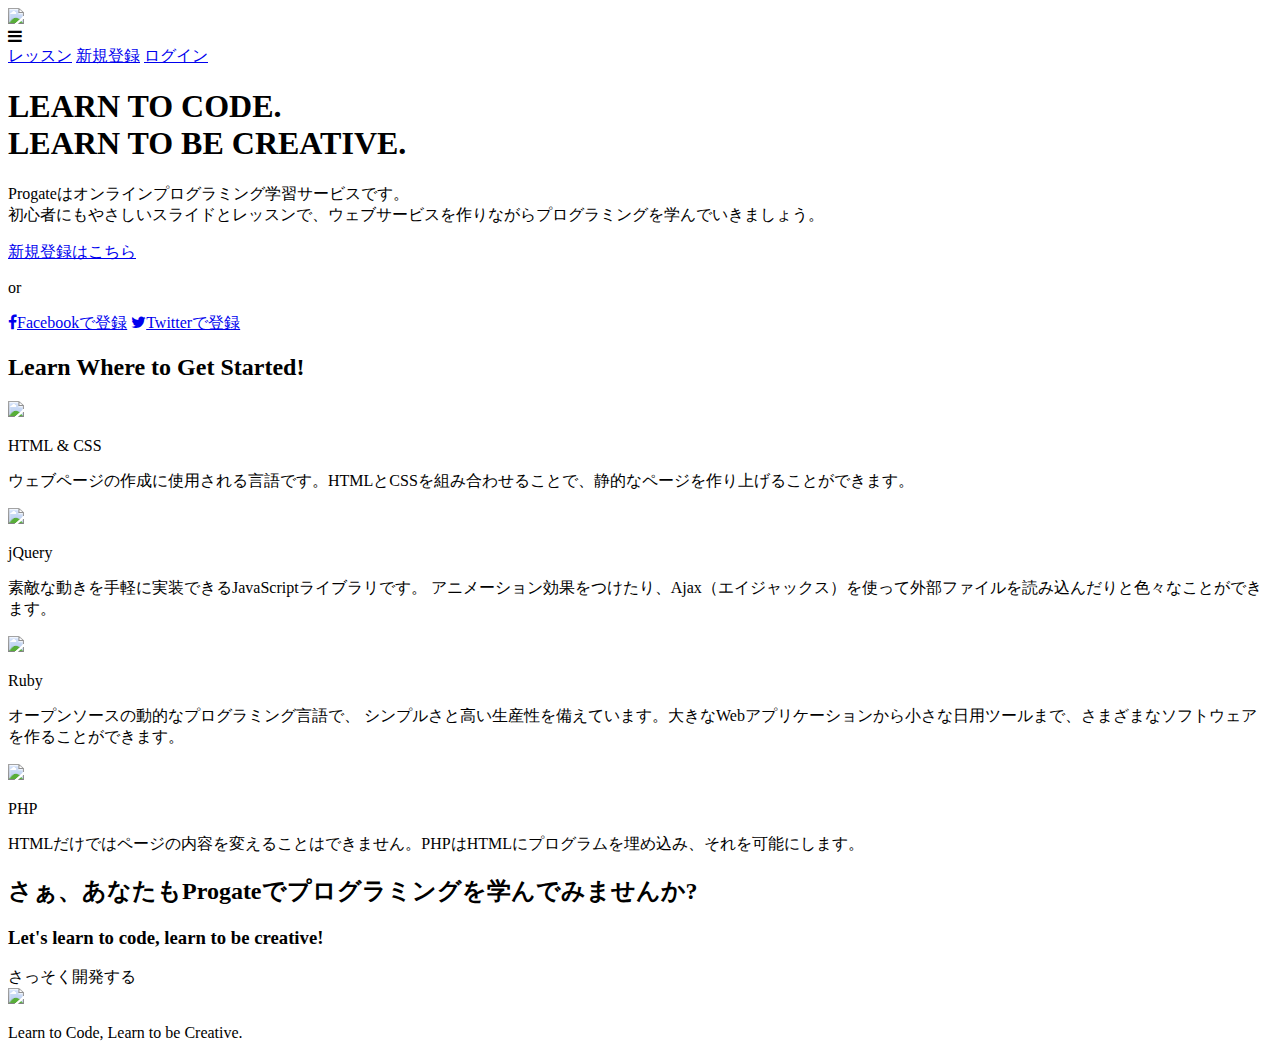
==== index.html @ 3b5e1b0c "Create index.html" ====
<!DOCTYPE html>
<html>
<head>
  <meta charset="utf-8">
  <meta name="viewport" content="width=device-width, initial-scale=1.0">
  <title>Progate</title>
  <link href="https://maxcdn.bootstrapcdn.com/font-awesome/4.7.0/css/font-awesome.min.css" rel="stylesheet" integrity="sha384-wvfXpqpZZVQGK6TAh5PVlGOfQNHSoD2xbE+QkPxCAFlNEevoEH3Sl0sibVcOQVnN" crossorigin="anonymous">
  <link rel="stylesheet" type="text/css" href="stylesheet.css">
</head>
<body>
  <header>
    <div class="container">
      <div class="header-left">
        <img class="logo" src="https://prog-8.com/images/html/advanced/main_logo.png">
      </div>
      <span class="fa fa-bars menu-icon"></span>
      <div class="header-right">
        <a href="#">レッスン</a>
        <a href="#">新規登録</a>
        <a href="#" class="login">ログイン</a>
      </div>
    </div>
  </header>
  <div class="top-wrapper">
    <div class="container">
      <h1>LEARN TO CODE.<br>LEARN TO BE CREATIVE.</h1>
      <p>Progateはオンラインプログラミング学習サービスです。<br>初心者にもやさしいスライドとレッスンで、ウェブサービスを作りながらプログラミングを学んでいきましょう。</p>
      <div class="btn-wrapper">
        <a href="#" class="btn signup">新規登録はこちら</a>
        <p>or</p>
        <a href="#" class="btn facebook"><span class="fa fa-facebook"></span>Facebookで登録</a>
        <a href="#" class="btn twitter"><span class="fa fa-twitter"></span>Twitterで登録</a>
      </div>
    </div>
  </div>
  <div class="lesson-wrapper">
    <div class="container">
      <div class="heading">
        <h2>Learn Where to Get Started!</h2>
      </div>
      <div class="lessons">
        <div class="lesson">
          <div class="lesson-icon">
            <img src="https://prog-8.com/images/html/advanced/html.png">
            <p>HTML & CSS</p>
          </div>
          <p class="text-contents">ウェブページの作成に使用される言語です。HTMLとCSSを組み合わせることで、静的なページを作り上げることができます。</p>
        </div>
        <div class="lesson">
          <div class="lesson-icon">
            <img src="https://prog-8.com/images/html/advanced/jQuery.png">
            <p>jQuery</p>
          </div>
          <p class="text-contents">素敵な動きを手軽に実装できるJavaScriptライブラリです。 アニメーション効果をつけたり、Ajax（エイジャックス）を使って外部ファイルを読み込んだりと色々なことができます。</p>
        </div>
        <div class="lesson">
          <div class="lesson-icon">
            <img src="https://prog-8.com/images/html/advanced/ruby.png">
            <p>Ruby</p>
          </div>
          <p class="text-contents">オープンソースの動的なプログラミング言語で、 シンプルさと高い生産性を備えています。大きなWebアプリケーションから小さな日用ツールまで、さまざまなソフトウェアを作ることができます。</p>
        </div>
        <div class="lesson">
          <div class="lesson-icon">
            <img src="https://prog-8.com/images/html/advanced/php.png">
            <p>PHP</p>
          </div>
          <p class="text-contents">HTMLだけではページの内容を変えることはできません。PHPはHTMLにプログラムを埋め込み、それを可能にします。</p>
        </div>
      </div>
      <div class="clear"></div>
    </div>
  </div>
  <div class="message-wrapper">
    <div class="container">
      <div class="heading">
        <h2>さぁ、あなたもProgateでプログラミングを学んでみませんか?</h2>
        <h3>Let's learn to code, learn to be creative!</h3>
      </div>
      <span class="btn message">さっそく開発する</span>
    </div>
  </div>
  <footer>
    <div class="container">
      <img src="https://prog-8.com/images/html/advanced/footer_logo.png">
      <p>Learn to Code, Learn to be Creative.</p>
    </div>
  </footer>
</body>
</html>
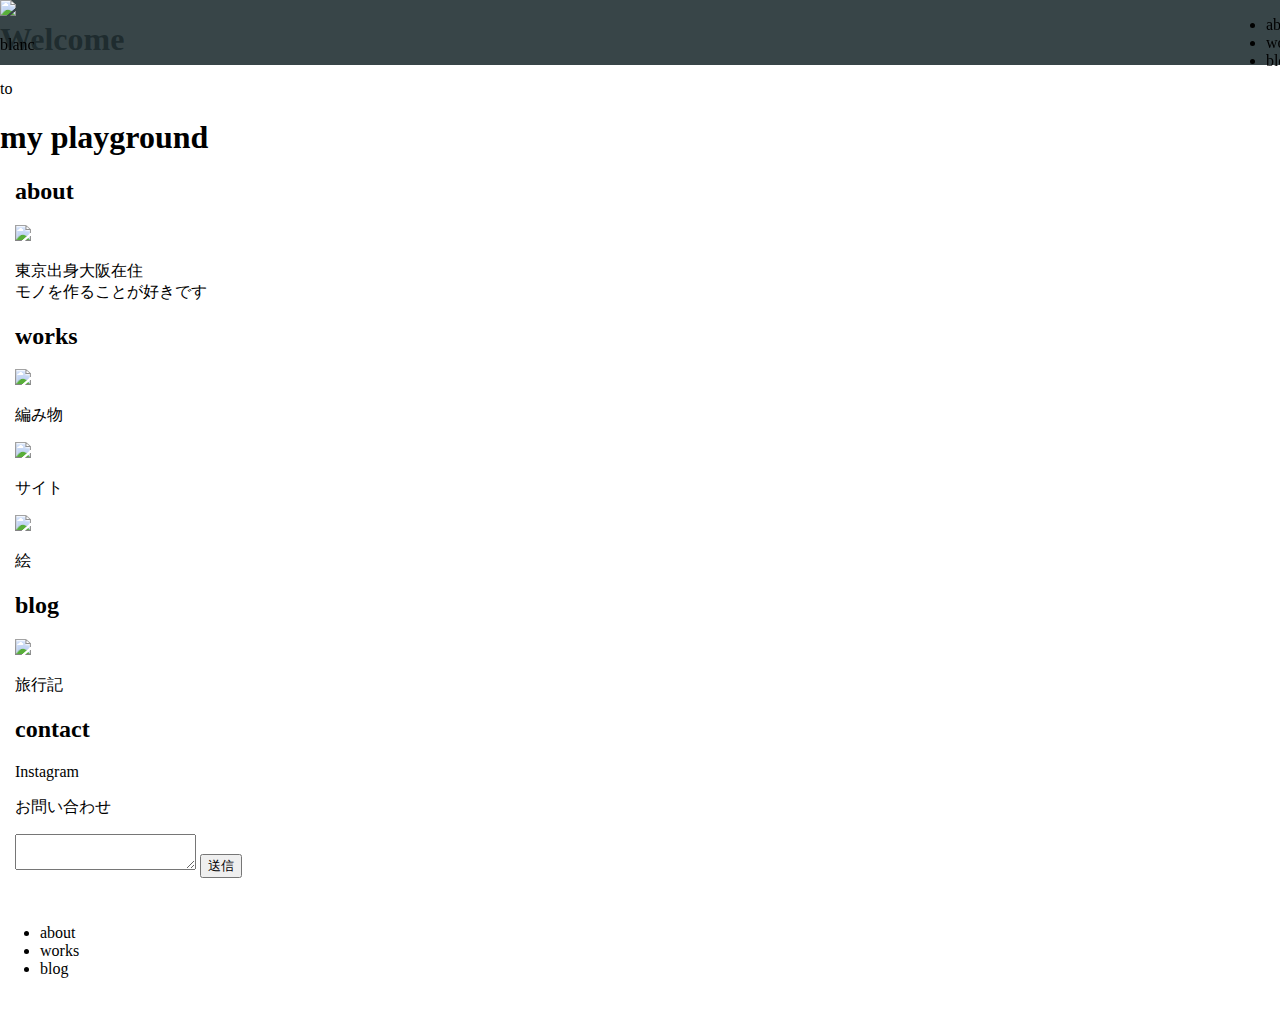
==== commit 3aa529ea: "Update index.html" ====
--- a/index.html
+++ b/index.html
@@ -3,88 +3,84 @@
 <head>
   <meta charset="utf-8">
   <meta name="viewport" content="width=device-width, initial-scale=1.0">
-  <title>Progate</title>
+  <title>Profile</title>
+  <meta name="description" content="モノを作る人の個人サイト">
+  <link rel ="icon" type="image/jpg" href="Gmail/IMG_20210112_194950_905.jpg">
   <link href="https://maxcdn.bootstrapcdn.com/font-awesome/4.7.0/css/font-awesome.min.css" rel="stylesheet" integrity="sha384-wvfXpqpZZVQGK6TAh5PVlGOfQNHSoD2xbE+QkPxCAFlNEevoEH3Sl0sibVcOQVnN" crossorigin="anonymous">
   <link rel="stylesheet" type="text/css" href="stylesheet.css">
 </head>
-<body>
-  <header>
-    <div class="container">
+
+  <body>
+    <header>
       <div class="header-left">
-        <img class="logo" src="https://prog-8.com/images/html/advanced/main_logo.png">
+        <img class="img-icon" src="Gmail/IMG_20210112_194950_905.jpg">
+        <p>blanc</p>
       </div>
-      <span class="fa fa-bars menu-icon"></span>
       <div class="header-right">
-        <a href="#">レッスン</a>
-        <a href="#">新規登録</a>
-        <a href="#" class="login">ログイン</a>
+        <ul>
+          <li>about</li>
+          <li>works</li>
+          <li>blog</li>
+        </ul>
       </div>
-    </div>
-  </header>
-  <div class="top-wrapper">
-    <div class="container">
-      <h1>LEARN TO CODE.<br>LEARN TO BE CREATIVE.</h1>
-      <p>Progateはオンラインプログラミング学習サービスです。<br>初心者にもやさしいスライドとレッスンで、ウェブサービスを作りながらプログラミングを学んでいきましょう。</p>
-      <div class="btn-wrapper">
-        <a href="#" class="btn signup">新規登録はこちら</a>
-        <p>or</p>
-        <a href="#" class="btn facebook"><span class="fa fa-facebook"></span>Facebookで登録</a>
-        <a href="#" class="btn twitter"><span class="fa fa-twitter"></span>Twitterで登録</a>
-      </div>
-    </div>
-  </div>
-  <div class="lesson-wrapper">
-    <div class="container">
-      <div class="heading">
-        <h2>Learn Where to Get Started!</h2>
-      </div>
-      <div class="lessons">
-        <div class="lesson">
-          <div class="lesson-icon">
-            <img src="https://prog-8.com/images/html/advanced/html.png">
-            <p>HTML & CSS</p>
-          </div>
-          <p class="text-contents">ウェブページの作成に使用される言語です。HTMLとCSSを組み合わせることで、静的なページを作り上げることができます。</p>
-        </div>
-        <div class="lesson">
-          <div class="lesson-icon">
-            <img src="https://prog-8.com/images/html/advanced/jQuery.png">
-            <p>jQuery</p>
-          </div>
-          <p class="text-contents">素敵な動きを手軽に実装できるJavaScriptライブラリです。 アニメーション効果をつけたり、Ajax（エイジャックス）を使って外部ファイルを読み込んだりと色々なことができます。</p>
-        </div>
-        <div class="lesson">
-          <div class="lesson-icon">
-            <img src="https://prog-8.com/images/html/advanced/ruby.png">
-            <p>Ruby</p>
-          </div>
-          <p class="text-contents">オープンソースの動的なプログラミング言語で、 シンプルさと高い生産性を備えています。大きなWebアプリケーションから小さな日用ツールまで、さまざまなソフトウェアを作ることができます。</p>
-        </div>
-        <div class="lesson">
-          <div class="lesson-icon">
-            <img src="https://prog-8.com/images/html/advanced/php.png">
-            <p>PHP</p>
-          </div>
-          <p class="text-contents">HTMLだけではページの内容を変えることはできません。PHPはHTMLにプログラムを埋め込み、それを可能にします。</p>
+    </header>
+    
+    <main>
+      <div class="top">
+        <div class="top-text">
+          <h1>Welcome</h1>
+          <p>to</p>
+          <h1>my playground</h1>
         </div>
       </div>
-      <div class="clear"></div>
-    </div>
-  </div>
-  <div class="message-wrapper">
-    <div class="container">
-      <div class="heading">
-        <h2>さぁ、あなたもProgateでプログラミングを学んでみませんか?</h2>
-        <h3>Let's learn to code, learn to be creative!</h3>
+
+      <div class="contents">
+        <div class="container about">
+          <h2>about</h2>
+          <div class="about-contents">
+            <img class="about-icon" src="Gmail/IMG_20210112_194950_905.jpg">
+            <p>東京出身大阪在住<br>モノを作ることが好きです</p>
+          </div>
+        </div>
+        <div class="container works">
+          <h2>works</h2>
+          <div class="works-contents">
+            <div class="content">
+              <img src="Gmail/20210924_201441.jpg">
+              <p>編み物</p>
+            </div>
+            <div class="content">
+              <img src="Gmail/IMG_20210112_194950_905.jpg">
+              <p>サイト</p>
+            </div>
+            <div class="content">
+              <img src="try1.images/icon1.svg">
+              <p>絵</p>
+            </div>
+          </div>
+        </div>
+        <div class="container blog">
+          <h2>blog</h2>
+          <img src="pics/IMG_9511.JPG" class="blog-img">
+          <p>旅行記</p>
+        </div>
+        <div class="container contact">
+          <h2>contact</h2>
+          <div class="instagram" >Instagram</div>
+          <p>お問い合わせ</p>
+          <textarea></textarea>
+          <input type="submit" value="送信">
+        </div>
       </div>
-      <span class="btn message">さっそく開発する</span>
-    </div>
-  </div>
-  <footer>
-    <div class="container">
-      <img src="https://prog-8.com/images/html/advanced/footer_logo.png">
-      <p>Learn to Code, Learn to be Creative.</p>
-    </div>
-  </footer>
-</body>
+    </main>
+    <footer>
+      <div class="footer-left">
+        <ul>
+          <li>about</li>
+          <li>works</li>
+          <li>blog</li>
+        </ul>
+      </div>
+    </footer>
+  </body>
 </html>
--- a/stylesheet.css
+++ b/stylesheet.css
@@ -0,0 +1,271 @@
+* {
+  box-sizing: border-box;
+}
+
+body {
+  margin: 0;
+  font-family: "Hiragino Kaku Gothic ProN";
+}
+
+a {
+  text-decoration: none;
+}
+
+.container {
+  width: 100%;
+  padding: 0 15px;
+  margin: 0 auto;
+}
+
+.top-wrapper {
+  padding: 180px 0 100px 0;
+  background-image: url(top.png);
+  background-size: cover;
+  color: white;
+  text-align: center;
+}
+
+.top-wrapper h1 {
+  opacity: 0.7;
+  font-size: 45px;
+  letter-spacing: 5px;
+}
+
+.top-wrapper p {
+  opacity: 0.7;
+  font-size: 16px;
+  margin-bottom: 40px;
+}
+
+.btn-wrapper {
+  text-align: center;
+}
+
+.btn-wrapper p {
+  margin-bottom: 20px;
+}
+
+.signup {
+  background-color: #239b76;
+}
+
+.facebook {
+  background-color: #3b5998;
+  margin-right: 10px;
+}
+
+.twitter {
+  background-color: #55acee;
+}
+
+.btn {
+  padding: 8px 24px;
+  color: white;
+  display: inline-block;
+  opacity: 0.8;
+  border-radius: 4px;
+  text-align: center;
+}
+
+.btn:hover {
+  opacity: 1;
+}
+
+.fa {
+  margin-right: 5px;
+}
+
+header {
+  height: 65px;
+  width: 100%;
+  background-color: rgba(34,49,52,0.9);
+  position :fixed;
+  top: 0;
+  z-index: 10;
+}
+
+.logo {
+  width: 124px;
+  margin-top: 20px;
+}
+
+.header-left {
+  float: left;
+}
+
+.header-right {
+  float: right;
+  margin-right: -25px;
+}
+
+.header-right a {
+  line-height: 65px;
+  padding: 0 25px;
+  color: white;
+  display: block;
+  float: left;
+  transition: all 0.5s;
+}
+
+.header-right a:hover {
+  background-color: rgba(255,255,255,0.3);
+}
+
+.lesson-wrapper {
+  height: 580px;
+  padding-bottom: 80px;
+  padding-left: 5%;
+  padding-right: 5%;
+  background-color: #f7f7f7;
+  text-align: center;
+}
+
+.heading {
+  padding-top: 80px;
+  padding-bottom: 50px;
+  color: #5f5d60;
+}
+
+.heading h2 {
+  font-weight: normal;
+}
+
+.lesson {
+  float: left;
+  width: 25%;
+}
+
+.lesson-icon {
+  position: relative;
+}
+
+.lesson-icon p {
+  position: absolute;
+  top: 37%;
+  width: 100%;
+  color: white;
+}
+
+.text-contents {
+  width: 80%;
+  display: inline-block;
+  margin-top: 15px;
+  font-size: 13px;
+  color: #b3aeb5;
+}
+
+.heading h3 {
+  font-weight: normal;
+}
+
+.message-wrapper {
+  border-bottom: 1px solid #eee;
+  padding-bottom: 80px;
+  text-align: center;
+}
+
+.message {
+  padding: 15px 40px;
+  background-color: #5dca88;
+  cursor: pointer;
+  box-shadow: 0px 7px #1a7940;
+}
+
+.message:active {
+  position: relative;
+  top: 7px;
+  box-shadow: none;
+}
+
+footer img {
+  width: 125px;
+}
+
+footer p {
+  color: #b3aeb5;
+  font-size: 12px;
+}
+
+footer {
+  padding-top: 30px;
+  padding-bottom: 20px;
+}
+
+.menu-icon {
+  color: white;
+  float: right;
+  font-size: 25px;
+  padding: 21px 0;
+  display: none;
+}
+
+.clear {
+  clear: left;
+}
+
+@media all and (max-width: 1000px) {
+  .lesson {
+    width: 50%;
+    margin-bottom: 50px;
+  }
+
+  .lesson-wrapper {
+    height: 990px;
+  }
+
+  footer {
+    text-align: center;
+  }
+}
+
+@media all and (max-width: 750px) {
+  .top-wrapper h1 {
+    font-size: 32px;
+  }
+
+  .heading h2 {
+    font-size: 20px;
+  }
+}
+
+@media all and (max-width: 670px) {
+  .header-right {
+    display: none;
+  }
+
+  .menu-icon {
+    display: block;
+  }
+
+  .top-wrapper .btn {
+    width: 100%;
+  }
+
+  .twitter {
+    margin-top: 10px;
+  }
+
+  .top-wrapper {
+    text-align: left;
+  }
+
+  .top-wrapper h1 {
+    font-size: 24px;
+  }
+
+  .top-wrapper p {
+    font-size: 14px;
+  }
+
+  .lesson {
+    width: 100%;
+  }
+
+  .lesson-wrapper {
+    height: 1700px;
+  }
+
+  .message-wrapper .btn {
+    width: 100%;
+  }
+}
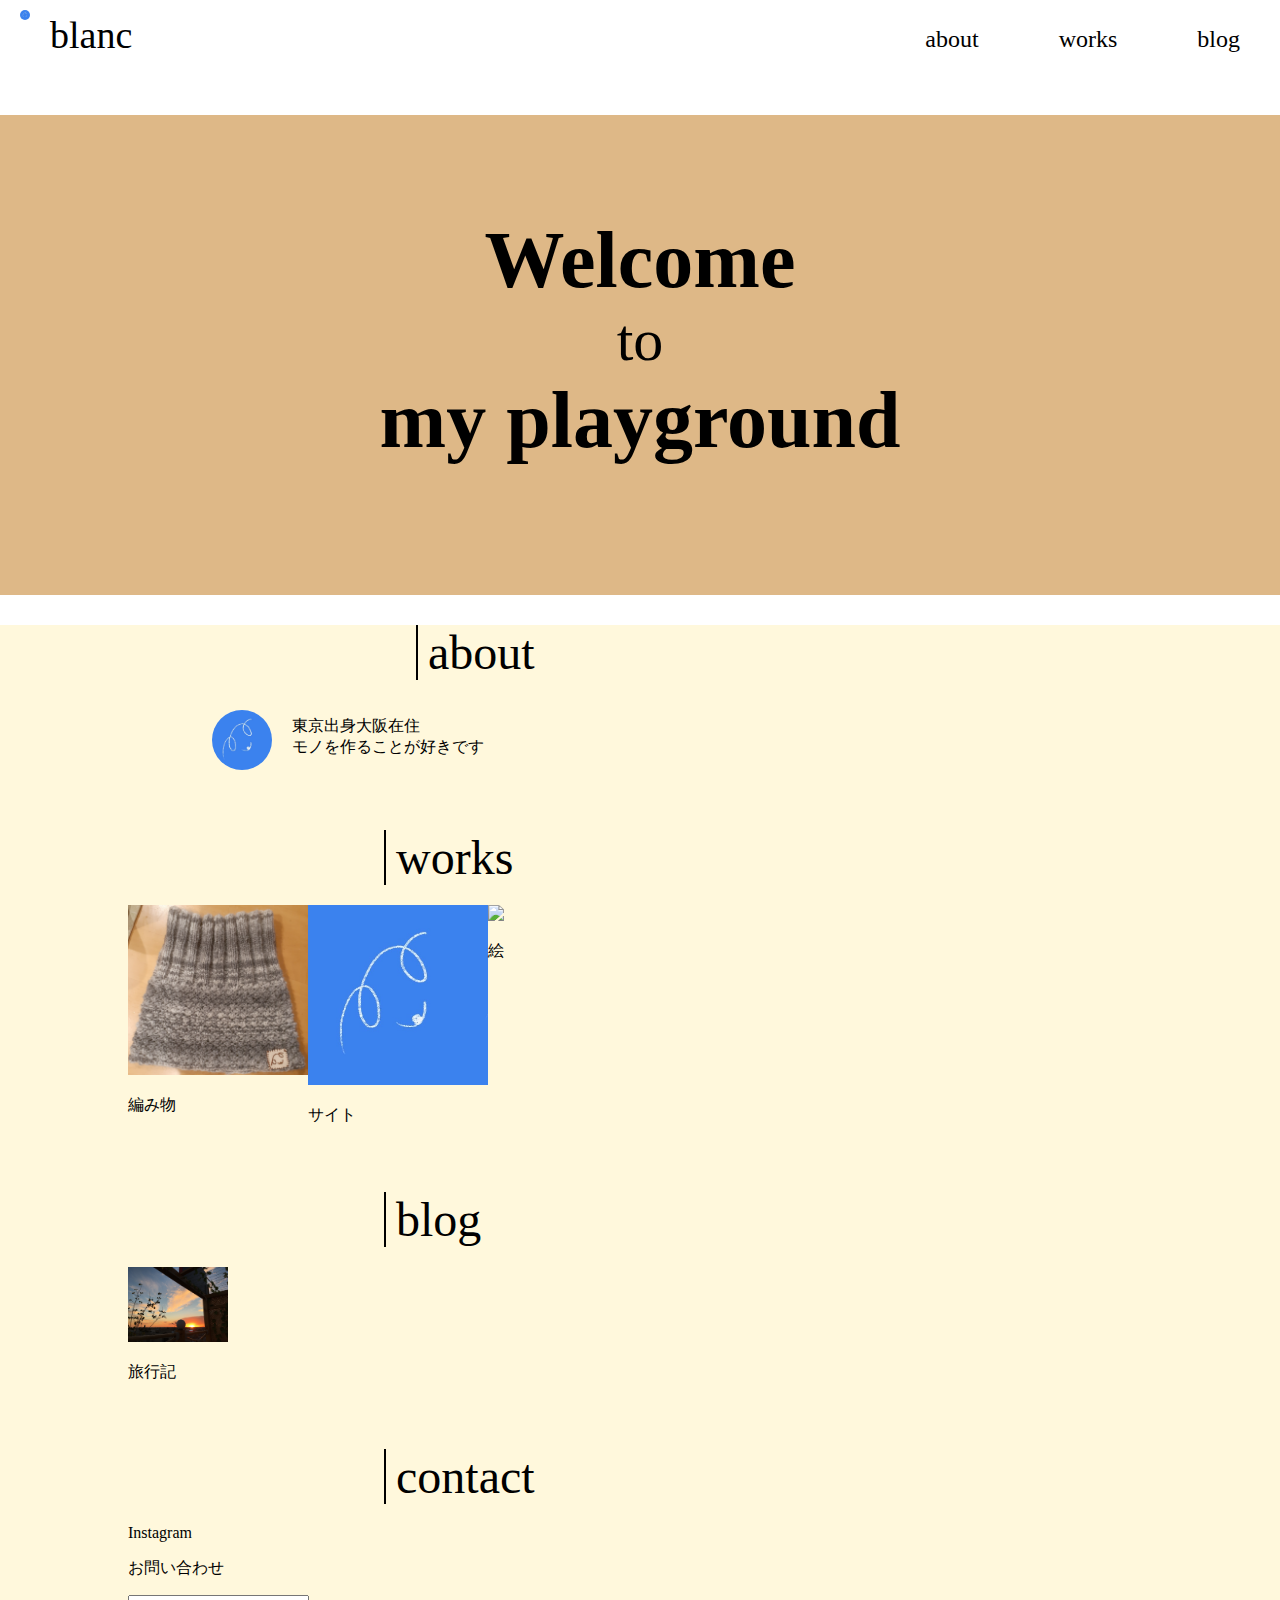
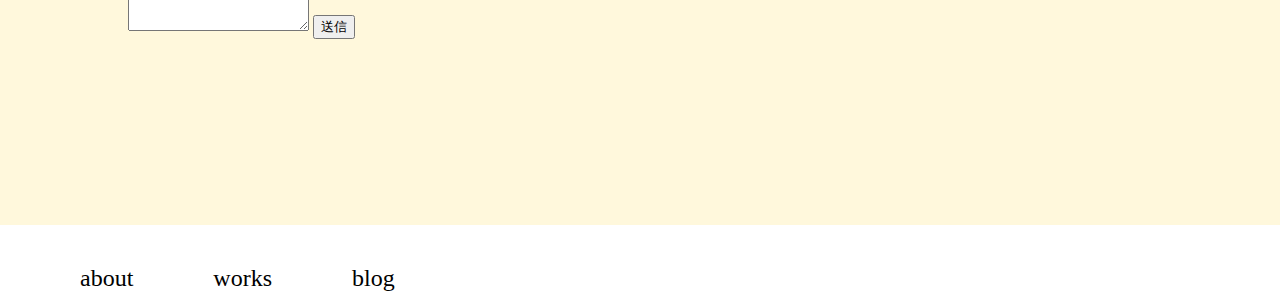
==== commit bcd5b120: "Update index.html" ====
--- a/index.html
+++ b/index.html
@@ -54,7 +54,7 @@
               <p>サイト</p>
             </div>
             <div class="content">
-              <img src="try1.images/icon1.svg">
+              <img src="try1.images/icon1.png">
               <p>絵</p>
             </div>
           </div>
--- a/stylesheet.css
+++ b/stylesheet.css
@@ -11,261 +11,117 @@
   text-decoration: none;
 }
 
-.container {
-  width: 100%;
-  padding: 0 15px;
-  margin: 0 auto;
+li {
+  list-style: none;
 }
 
-.top-wrapper {
-  padding: 180px 0 100px 0;
-  background-image: url(top.png);
-  background-size: cover;
-  color: white;
-  text-align: center;
+header{
+  width: 100%;
+  height: 65px;
+  /* background-color: blueviolet; */
+  margin: 0 auto;
+  
 }
 
-.top-wrapper h1 {
-  opacity: 0.7;
-  font-size: 45px;
-  letter-spacing: 5px;
+/* .header-left{
+  float: left;
+} */
+.header-left p {
+  float: left;
+  font-size: 38px;
+  line-height: 38px;
+  margin: 16px 0; 
+  
 }
 
-.top-wrapper p {
-  opacity: 0.7;
-  font-size: 16px;
-  margin-bottom: 40px;
-}
-
-.btn-wrapper {
-  text-align: center;
-}
-
-.btn-wrapper p {
-  margin-bottom: 20px;
-}
-
-.signup {
-  background-color: #239b76;
-}
-
-.facebook {
-  background-color: #3b5998;
-  margin-right: 10px;
-}
-
-.twitter {
-  background-color: #55acee;
-}
-
-.btn {
-  padding: 8px 24px;
-  color: white;
-  display: inline-block;
-  opacity: 0.8;
-  border-radius: 4px;
-  text-align: center;
-}
-
-.btn:hover {
-  opacity: 1;
-}
-
-.fa {
-  margin-right: 5px;
-}
-
-header {
-  height: 65px;
-  width: 100%;
-  background-color: rgba(34,49,52,0.9);
-  position :fixed;
-  top: 0;
-  z-index: 10;
-}
-
-.logo {
-  width: 124px;
-  margin-top: 20px;
-}
-
-.header-left {
+.img-icon {
+  width:50px;
+  border-radius: 50%;
   float: left;
+  padding: 10px 20px;
 }
 
 .header-right {
   float: right;
-  margin-right: -25px;
+}
+.header-right li {
+  float: left;
+  padding: 10px 40px;
+  font-size: 24px;
 }
 
-.header-right a {
-  line-height: 65px;
-  padding: 0 25px;
-  color: white;
-  display: block;
-  float: left;
-  transition: all 0.5s;
+.top {
+  background-color: burlywood;
+  width: 100%;
+  height: 480px;
+  margin-top:  50px;
 }
 
-.header-right a:hover {
-  background-color: rgba(255,255,255,0.3);
-}
-
-.lesson-wrapper {
-  height: 580px;
-  padding-bottom: 80px;
-  padding-left: 5%;
-  padding-right: 5%;
-  background-color: #f7f7f7;
+.top-text {
+  padding: 100px 0 100px 0;
   text-align: center;
 }
 
-.heading {
-  padding-top: 80px;
-  padding-bottom: 50px;
-  color: #5f5d60;
+.top-text h1 {
+  font-size: 80px;
+  margin: 0;
 }
 
-.heading h2 {
-  font-weight: normal;
+.top-text p {
+  font-size: 60px;
+  margin: 0;
 }
 
-.lesson {
-  float: left;
-  width: 25%;
+.contents {
+  width: 100%;
+  height:1200px;
+  background-color: cornsilk;
+  margin: 30px 0 30px 0;
 }
 
-.lesson-icon {
-  position: relative;
+.container {
+  width: 80%;
+  margin: 0 auto;
+  padding-bottom: 30px;
+}
+.container h2 {
+  font-weight: normal;
+  border-left: 2px double black;
+  padding-left: 10px;
+  font-size: 48px;
+  width: 50%;
+  margin: 20px auto;
 }
 
-.lesson-icon p {
-  position: absolute;
-  top: 37%;
-  width: 100%;
-  color: white;
+.about {
+  width: 70%;
+  margin: 0 auto;
 }
 
-.text-contents {
-  width: 80%;
-  display: inline-block;
-  margin-top: 15px;
-  font-size: 13px;
-  color: #b3aeb5;
+.about-contents {
+  display:flex;
 }
 
-.heading h3 {
-  font-weight: normal;
+.about-icon {
+  width:100px;
+  border-radius: 50%;
+  padding: 10px 20px;
 }
 
-.message-wrapper {
-  border-bottom: 1px solid #eee;
-  padding-bottom: 80px;
-  text-align: center;
+.works-contents {
+  display: flex;
 }
 
-.message {
-  padding: 15px 40px;
-  background-color: #5dca88;
-  cursor: pointer;
-  box-shadow: 0px 7px #1a7940;
+.works img {
+  width: 180px;
 }
 
-.message:active {
-  position: relative;
-  top: 7px;
-  box-shadow: none;
+.blog-img {
+  width: 100px;
 }
 
-footer img {
-  width: 125px;
+.footer-left li {
+  float: left;
+  padding: 10px 40px;
+  font-size: 24px;
 }
-
-footer p {
-  color: #b3aeb5;
-  font-size: 12px;
-}
-
-footer {
-  padding-top: 30px;
-  padding-bottom: 20px;
-}
-
-.menu-icon {
-  color: white;
-  float: right;
-  font-size: 25px;
-  padding: 21px 0;
-  display: none;
-}
-
-.clear {
-  clear: left;
-}
-
-@media all and (max-width: 1000px) {
-  .lesson {
-    width: 50%;
-    margin-bottom: 50px;
-  }
-
-  .lesson-wrapper {
-    height: 990px;
-  }
-
-  footer {
-    text-align: center;
-  }
-}
-
-@media all and (max-width: 750px) {
-  .top-wrapper h1 {
-    font-size: 32px;
-  }
-
-  .heading h2 {
-    font-size: 20px;
-  }
-}
-
-@media all and (max-width: 670px) {
-  .header-right {
-    display: none;
-  }
-
-  .menu-icon {
-    display: block;
-  }
-
-  .top-wrapper .btn {
-    width: 100%;
-  }
-
-  .twitter {
-    margin-top: 10px;
-  }
-
-  .top-wrapper {
-    text-align: left;
-  }
-
-  .top-wrapper h1 {
-    font-size: 24px;
-  }
-
-  .top-wrapper p {
-    font-size: 14px;
-  }
-
-  .lesson {
-    width: 100%;
-  }
-
-  .lesson-wrapper {
-    height: 1700px;
-  }
-
-  .message-wrapper .btn {
-    width: 100%;
-  }
-}
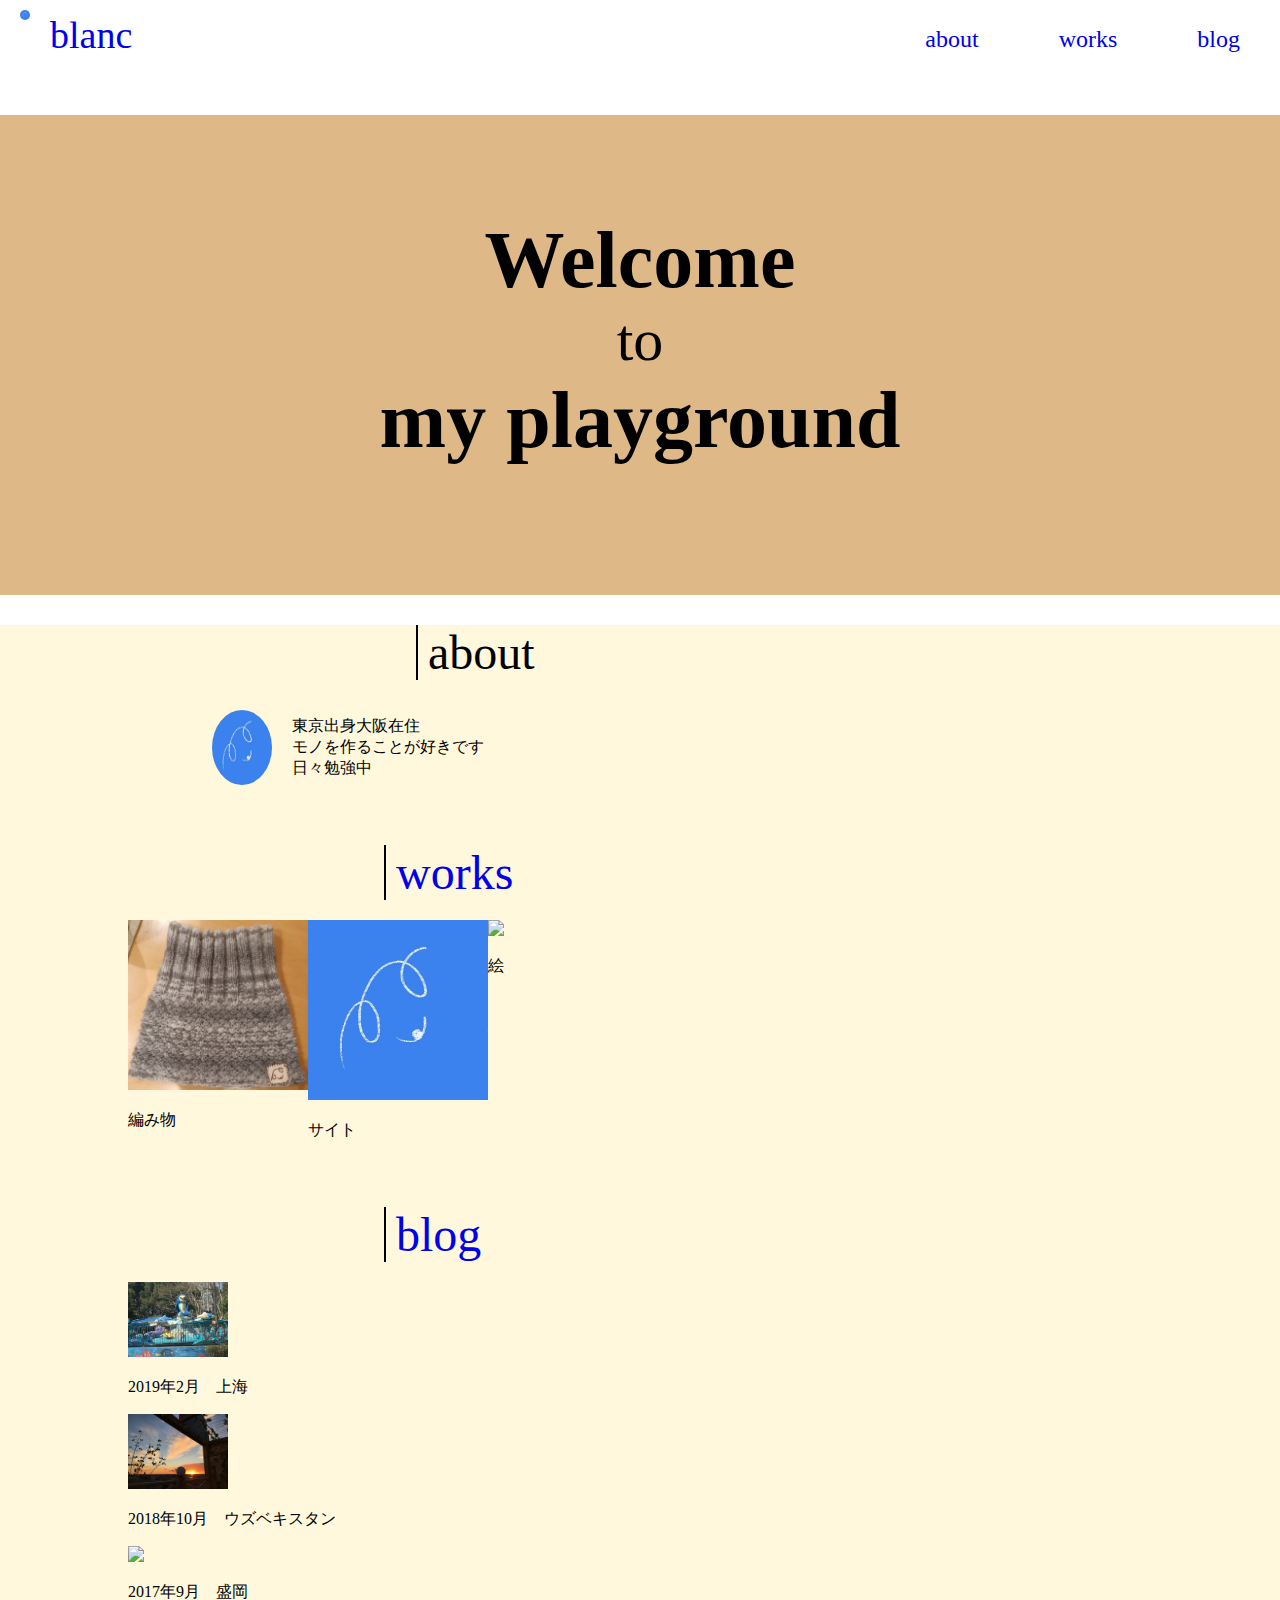
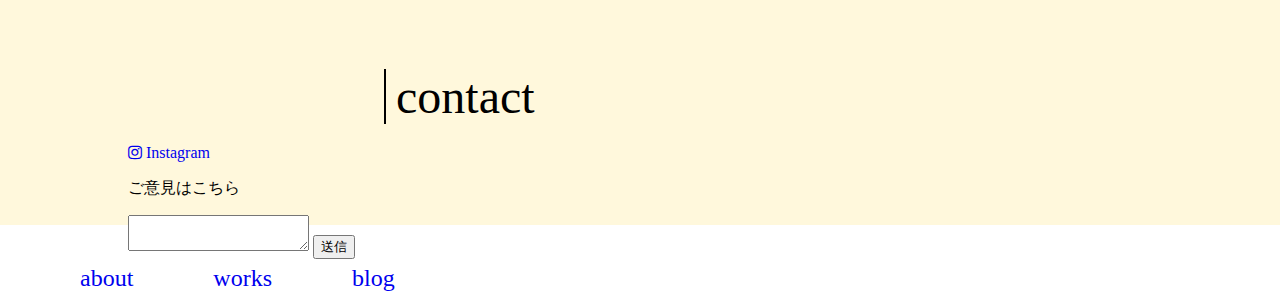
==== commit 0b3d43eb: "Update index.html" ====
--- a/index.html
+++ b/index.html
@@ -12,15 +12,15 @@
 
   <body>
     <header>
-      <div class="header-left">
+      <div class="header-left" id="top">
         <img class="img-icon" src="Gmail/IMG_20210112_194950_905.jpg">
-        <p>blanc</p>
+        <p><a href="#top">blanc</a></p>
       </div>
       <div class="header-right">
         <ul>
-          <li>about</li>
-          <li>works</li>
-          <li>blog</li>
+          <li><a href="#about">about</a></li>
+          <li><a href="works.html" target="_blanc">works</a></li>
+          <li><a href="blog.html" target="_blanc">blog</a></li>
         </ul>
       </div>
     </header>
@@ -35,15 +35,15 @@
       </div>
 
       <div class="contents">
-        <div class="container about">
+        <div class="container about" id="about">
           <h2>about</h2>
           <div class="about-contents">
             <img class="about-icon" src="Gmail/IMG_20210112_194950_905.jpg">
-            <p>東京出身大阪在住<br>モノを作ることが好きです</p>
+            <p>東京出身大阪在住<br>モノを作ることが好きです<br>日々勉強中</p>
           </div>
         </div>
         <div class="container works">
-          <h2>works</h2>
+          <h2><a href="works.html" target="_blanc">works</a></h2>
           <div class="works-contents">
             <div class="content">
               <img src="Gmail/20210924_201441.jpg">
@@ -54,20 +54,37 @@
               <p>サイト</p>
             </div>
             <div class="content">
-              <img src="try1.images/icon1.png">
+              <img src="try1.images/icon1.svg">
               <p>絵</p>
             </div>
           </div>
         </div>
         <div class="container blog">
-          <h2>blog</h2>
-          <img src="pics/IMG_9511.JPG" class="blog-img">
-          <p>旅行記</p>
+          <h2><a href="blog.html" target="_blanc">blog</a></h2>
+          <div class="blog-contents">
+            <dic class="content">
+              <img src="pics/IMG_4294.JPG"  class="blog-img">
+              <p>2019年2月　上海</p>
+            </dic>
+            <dic class="content">
+              <img src="pics/IMG_9511.JPG" class="blog-img">
+              <p>2018年10月　ウズベキスタン</p>
+            </dic>
+            <dic class="content">
+              <img src="pics/IMG_0134.JPG" class="blog-img">
+              <p>2017年9月　盛岡</p>
+            </dic>
+          </div>
         </div>
         <div class="container contact">
           <h2>contact</h2>
-          <div class="instagram" >Instagram</div>
-          <p>お問い合わせ</p>
+          <div class="instagram" >
+            <a href="https://www.instagram.com/rain_at_nights/" target="_blanc">
+              <span class="fa fa-instagram"></span>
+              Instagram
+            </a> 
+          </div>
+          <p>ご意見はこちら</p>
           <textarea></textarea>
           <input type="submit" value="送信">
         </div>
@@ -76,9 +93,9 @@
     <footer>
       <div class="footer-left">
         <ul>
-          <li>about</li>
-          <li>works</li>
-          <li>blog</li>
+          <li><a href="#about">about</a></li>
+          <li><a href="works.html" target="_blanc">works</a></li>
+          <li><a href="blog.html" target="_blanc">blog</a></li>
         </ul>
       </div>
     </footer>
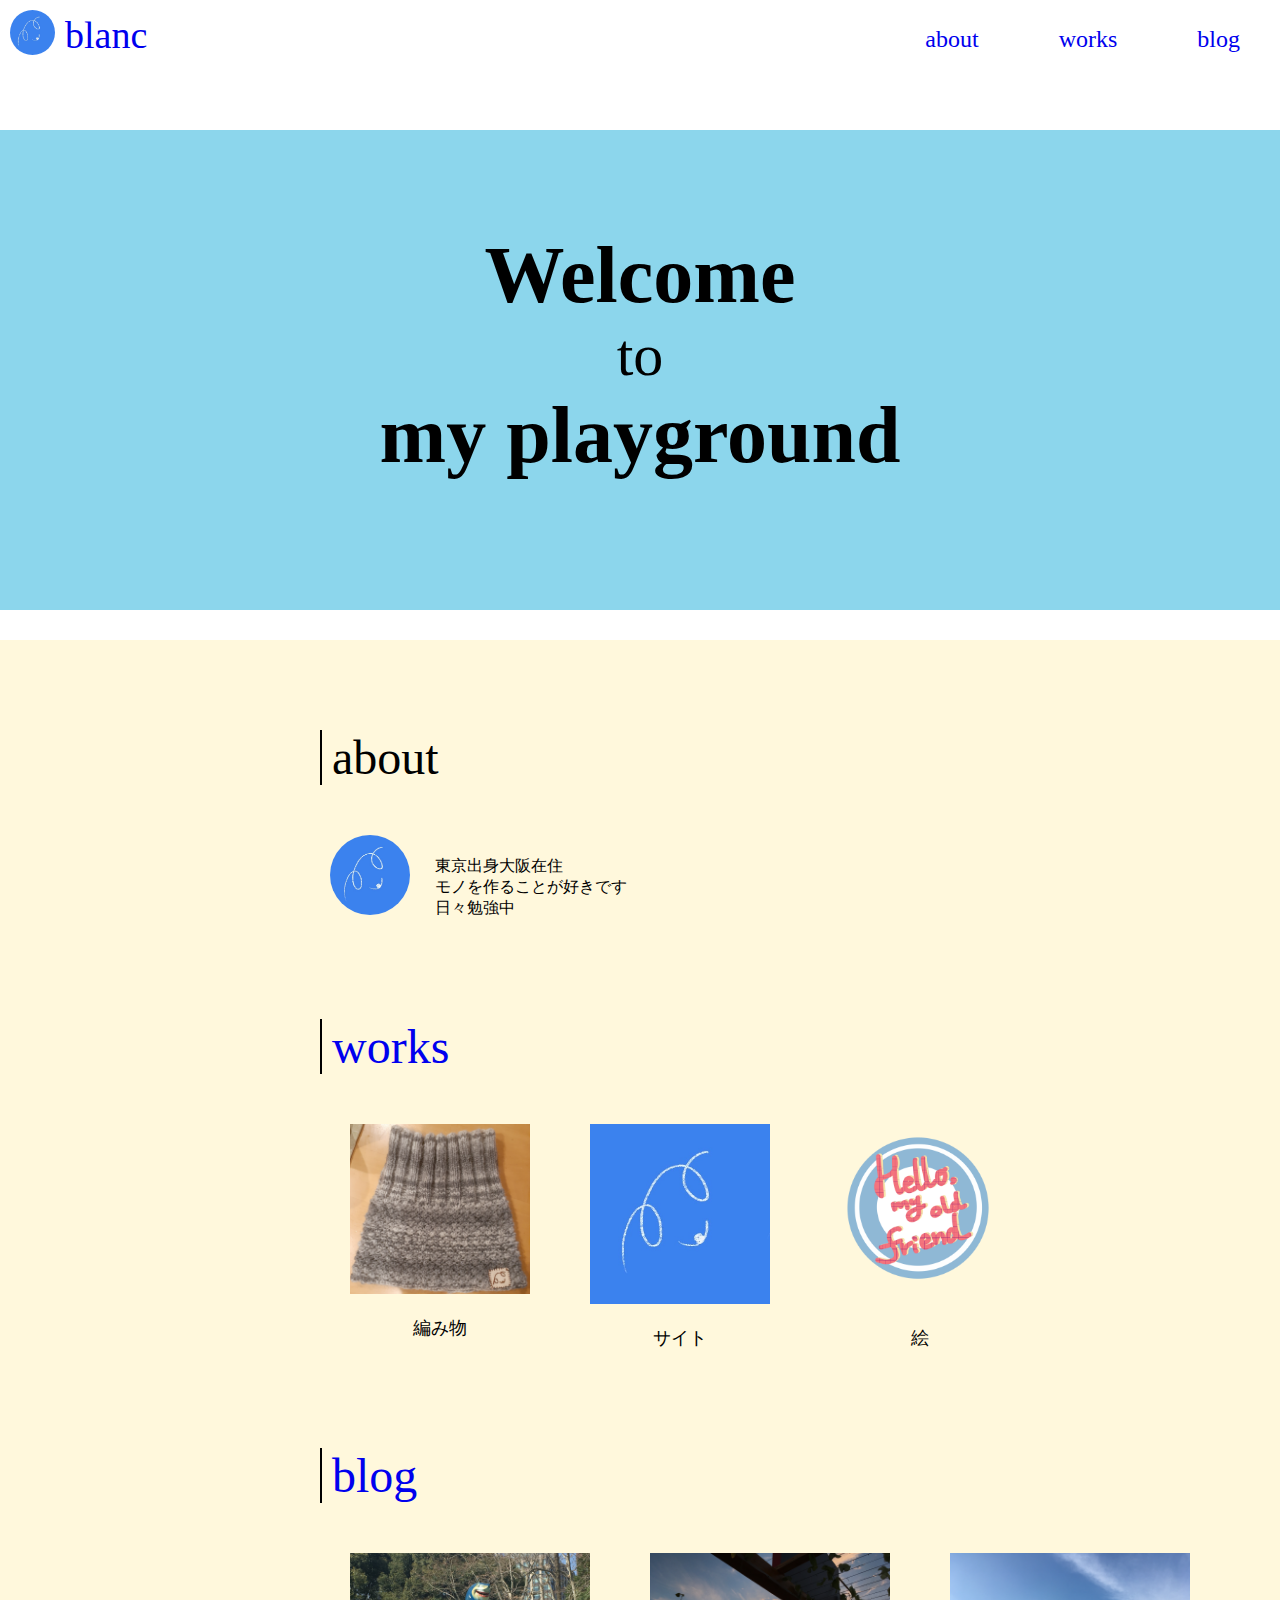
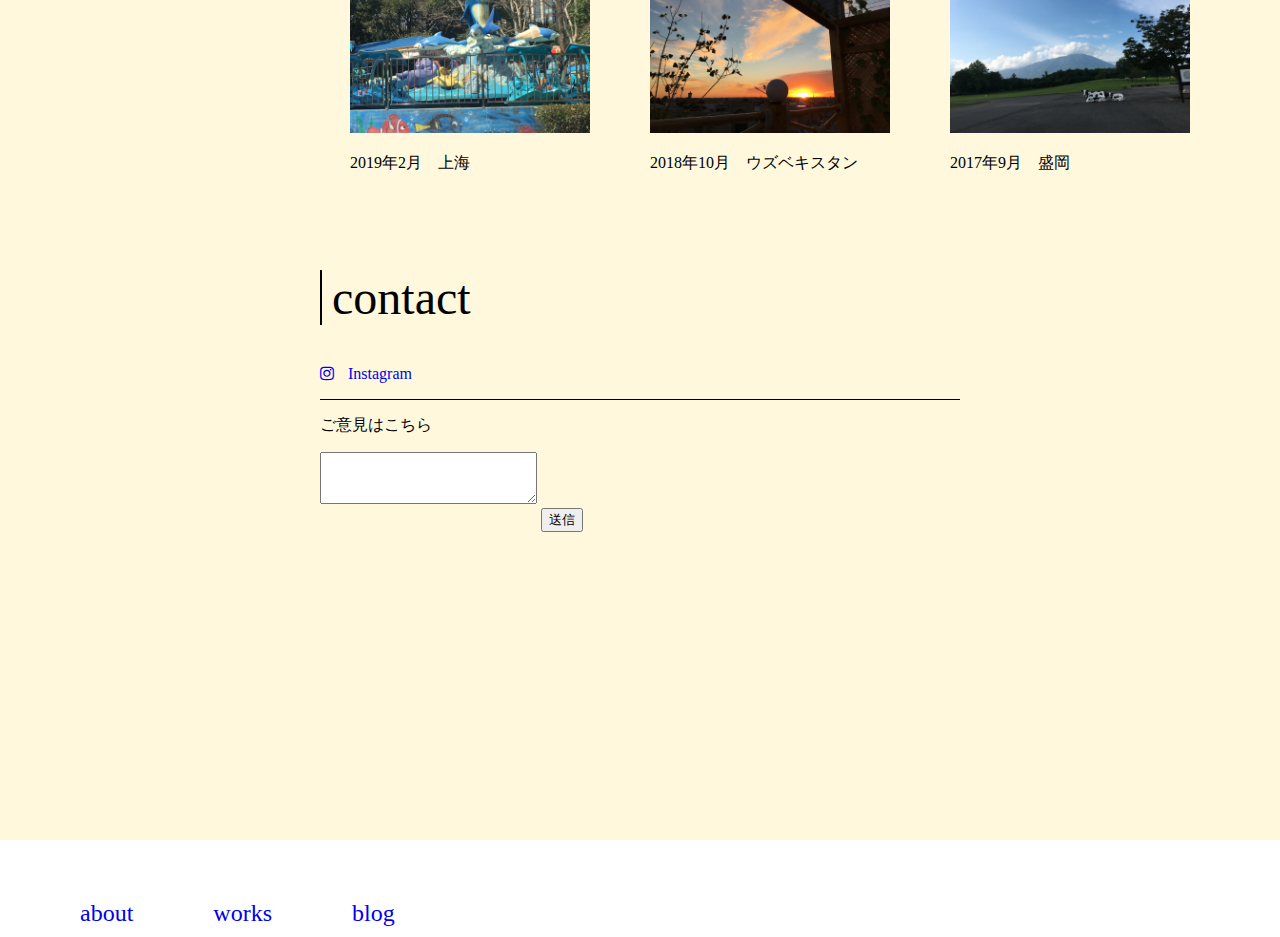
==== commit 862ece1c: "Update index.html" ====
--- a/index.html
+++ b/index.html
@@ -54,7 +54,7 @@
               <p>サイト</p>
             </div>
             <div class="content">
-              <img src="try1.images/icon1.svg">
+              <img src="try1.images/icon1.png">
               <p>絵</p>
             </div>
           </div>
--- a/stylesheet.css
+++ b/stylesheet.css
@@ -35,10 +35,11 @@
 }
 
 .img-icon {
-  width:50px;
+  width:65px;
+  height: 65px;
   border-radius: 50%;
   float: left;
-  padding: 10px 20px;
+  padding: 10px 10px;
 }
 
 .header-right {
@@ -51,10 +52,10 @@
 }
 
 .top {
-  background-color: burlywood;
+  background-color: rgb(140, 214, 236);
   width: 100%;
   height: 480px;
-  margin-top:  50px;
+  margin-top:  65px;
 }
 
 .top-text {
@@ -74,9 +75,11 @@
 
 .contents {
   width: 100%;
-  height:1200px;
+  height:1800px;
   background-color: cornsilk;
-  margin: 30px 0 30px 0;
+  padding: 50px 0 80px 0;
+  margin-top: 30px;
+  margin-bottom: 50px;
 }
 
 .container {
@@ -89,14 +92,15 @@
   border-left: 2px double black;
   padding-left: 10px;
   font-size: 48px;
-  width: 50%;
-  margin: 20px auto;
+  /* width: 50%; */
+  /* margin: 0px auto; */
 }
 
 .about {
-  width: 70%;
-  margin: 0 auto;
-}
+  width: 50%;
+  margin: 0 auto;
+}
+
 
 .about-contents {
   display:flex;
@@ -104,8 +108,18 @@
 
 .about-icon {
   width:100px;
+  height: 100px;
   border-radius: 50%;
-  padding: 10px 20px;
+  padding: 10px 10px;
+}
+
+.about p {
+  padding: 15px;
+}
+
+.works {
+  width: 50%;
+  margin: 0 auto;
 }
 
 .works-contents {
@@ -116,12 +130,100 @@
   width: 180px;
 }
 
+.works p {
+  text-align: center;
+  font-size: 18px;
+}
+
+.content{
+  padding: 10px 30px;
+}
+
+.blog {
+  width: 50%;
+  margin: 0 auto;
+}
+
+.blog-contents {
+  display: flex;
+}
+
 .blog-img {
-  width: 100px;
-}
+  width: 240px;
+}
+
+.contact {
+  width: 50%;
+  margin: 0 auto;
+}
+
+.contact p {
+  border-top: 1px solid black;
+  padding-top: 15px;
+}
+
+textarea {
+  padding:10px 20px;
+  margin-bottom: 20px;
+}
+
 
 .footer-left li {
   float: left;
   padding: 10px 40px;
   font-size: 24px;
 }
+
+.fa {
+  margin-right: 10px;
+}
+
+.blog-page {
+  /* background-color: rgb(173, 197, 240); */
+  border: 2px double rgb(173, 197, 240);
+  width: 100%;
+  height: 560px;
+  padding: 30px 0 30px 0;
+  margin-top: 30px;
+}
+
+.works-page {
+  border: 2px double rgb(204, 173, 240);
+  width: 100%;
+  height: 1480px;
+  padding: 30px 0 30px 0;
+  margin-top: 30px;
+  text-align: left;
+}
+
+/* .works h3 {
+  text-align: left;
+} */
+
+.knitting-contents {
+  display: flex;
+}
+
+.knitting-content {
+  width: 30%;
+  margin-right: 50px;
+  margin-bottom: 30px;
+}
+
+.site {
+  margin-bottom: 80px;
+}
+
+.site-content {
+  width: 30%;
+  margin-right: 50px;
+
+}
+
+.site-content img {
+  width: 240px;
+}
+
+.painting {
+  margin-bottom: 80px;
+}
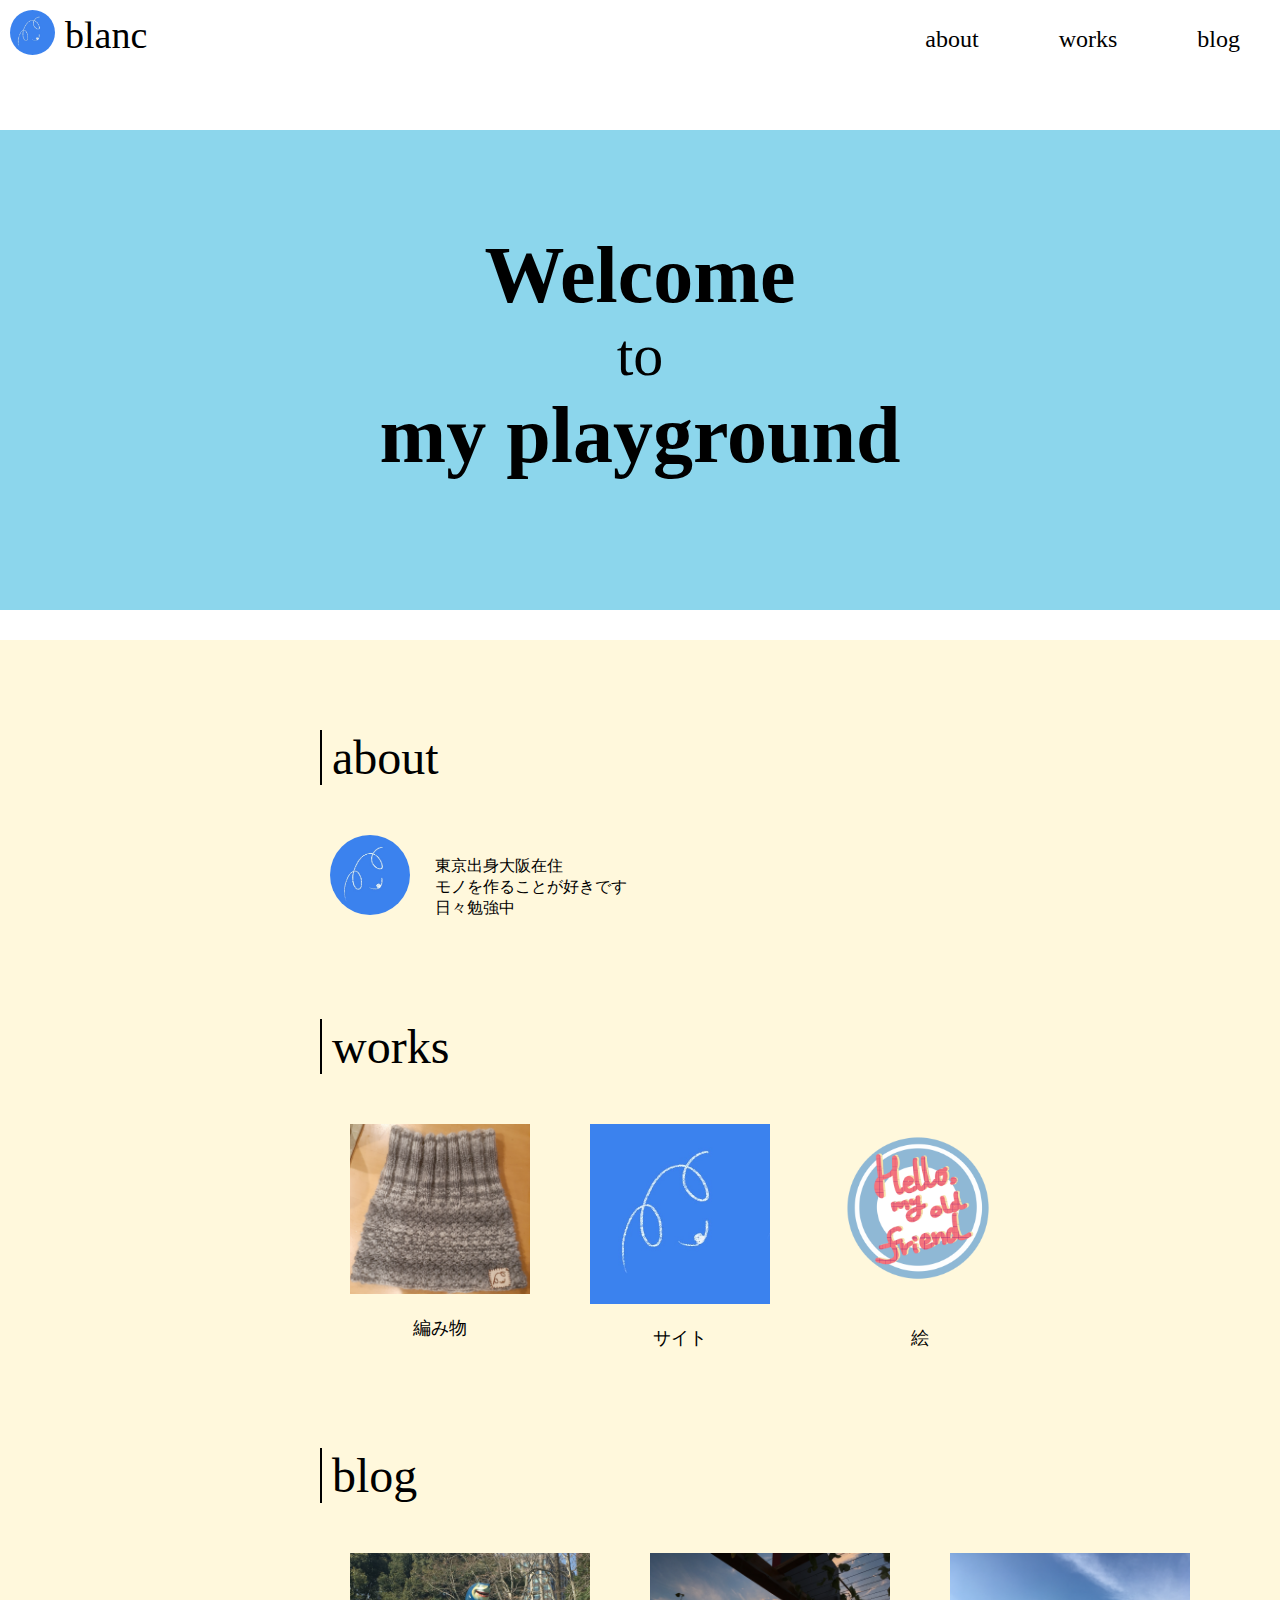
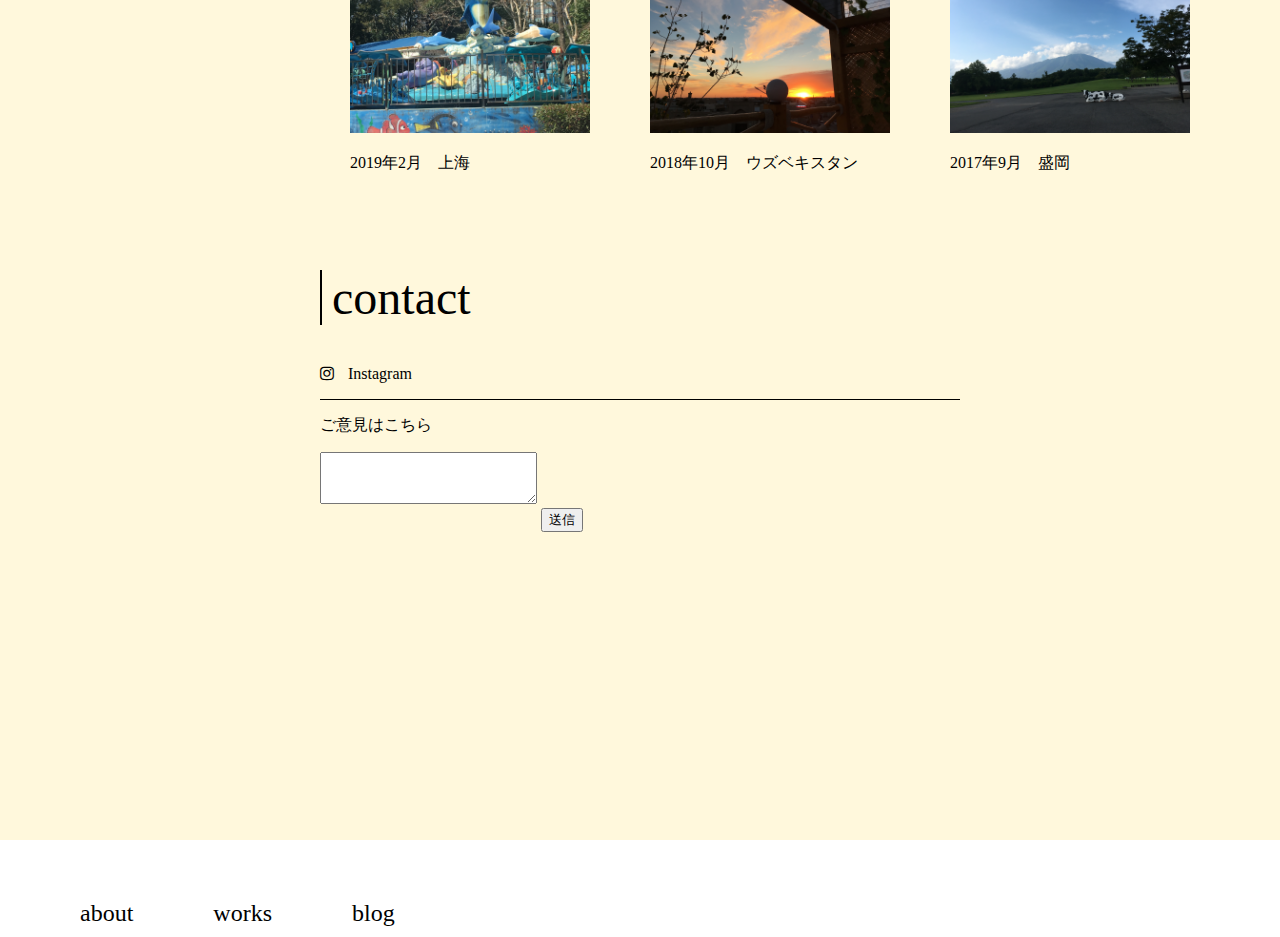
==== commit 32abb32a: "Update index.html" ====
--- a/index.html
+++ b/index.html
@@ -8,6 +8,7 @@
   <link rel ="icon" type="image/jpg" href="Gmail/IMG_20210112_194950_905.jpg">
   <link href="https://maxcdn.bootstrapcdn.com/font-awesome/4.7.0/css/font-awesome.min.css" rel="stylesheet" integrity="sha384-wvfXpqpZZVQGK6TAh5PVlGOfQNHSoD2xbE+QkPxCAFlNEevoEH3Sl0sibVcOQVnN" crossorigin="anonymous">
   <link rel="stylesheet" type="text/css" href="stylesheet.css">
+  <link rel = "media" href = "media.css">
 </head>
 
   <body>
--- a/stylesheet.css
+++ b/stylesheet.css
@@ -9,6 +9,10 @@
 
 a {
   text-decoration: none;
+}
+
+a:link, a:visited, a:hover, a:active {
+  color: black;
 }
 
 li {
--- a/media.css
+++ b/media.css
@@ -0,0 +1,64 @@
+*{
+  box-sizing: border-box;
+}
+
+@media (max-width: 1000px){
+   .top-text h1 {
+    font-size: 60px;
+    margin: 0;
+  }
+
+  .top-text p {
+    font-size: 40px;
+    margin: 0;
+  }
+
+  .container h2 {
+    font-size: 30px;
+  }
+  
+  .works-contents {
+    display: flex;
+    flex-wrap: wrap;
+    width:50%;
+  }
+
+  .blog-contents {
+    display: flex;
+    flex-wrap: wrap;
+    width:50%;
+  }
+  
+}
+
+@media(max-width: 670px){
+  .header-right {
+    display: none;
+  }
+
+  .top-text h1 {
+    font-size: 48px;
+    margin: 0;
+  }
+
+  .top-text p {
+    font-size: 30px;
+    margin: 0;
+  }
+
+  .container h2 {
+    font-size: 24px;
+  }
+  
+  .works-contents {
+    display: flex;
+    width:100%;
+  }
+
+  .blog-contents {
+    display: flex;
+    width:100%;
+  }
+
+
+}
